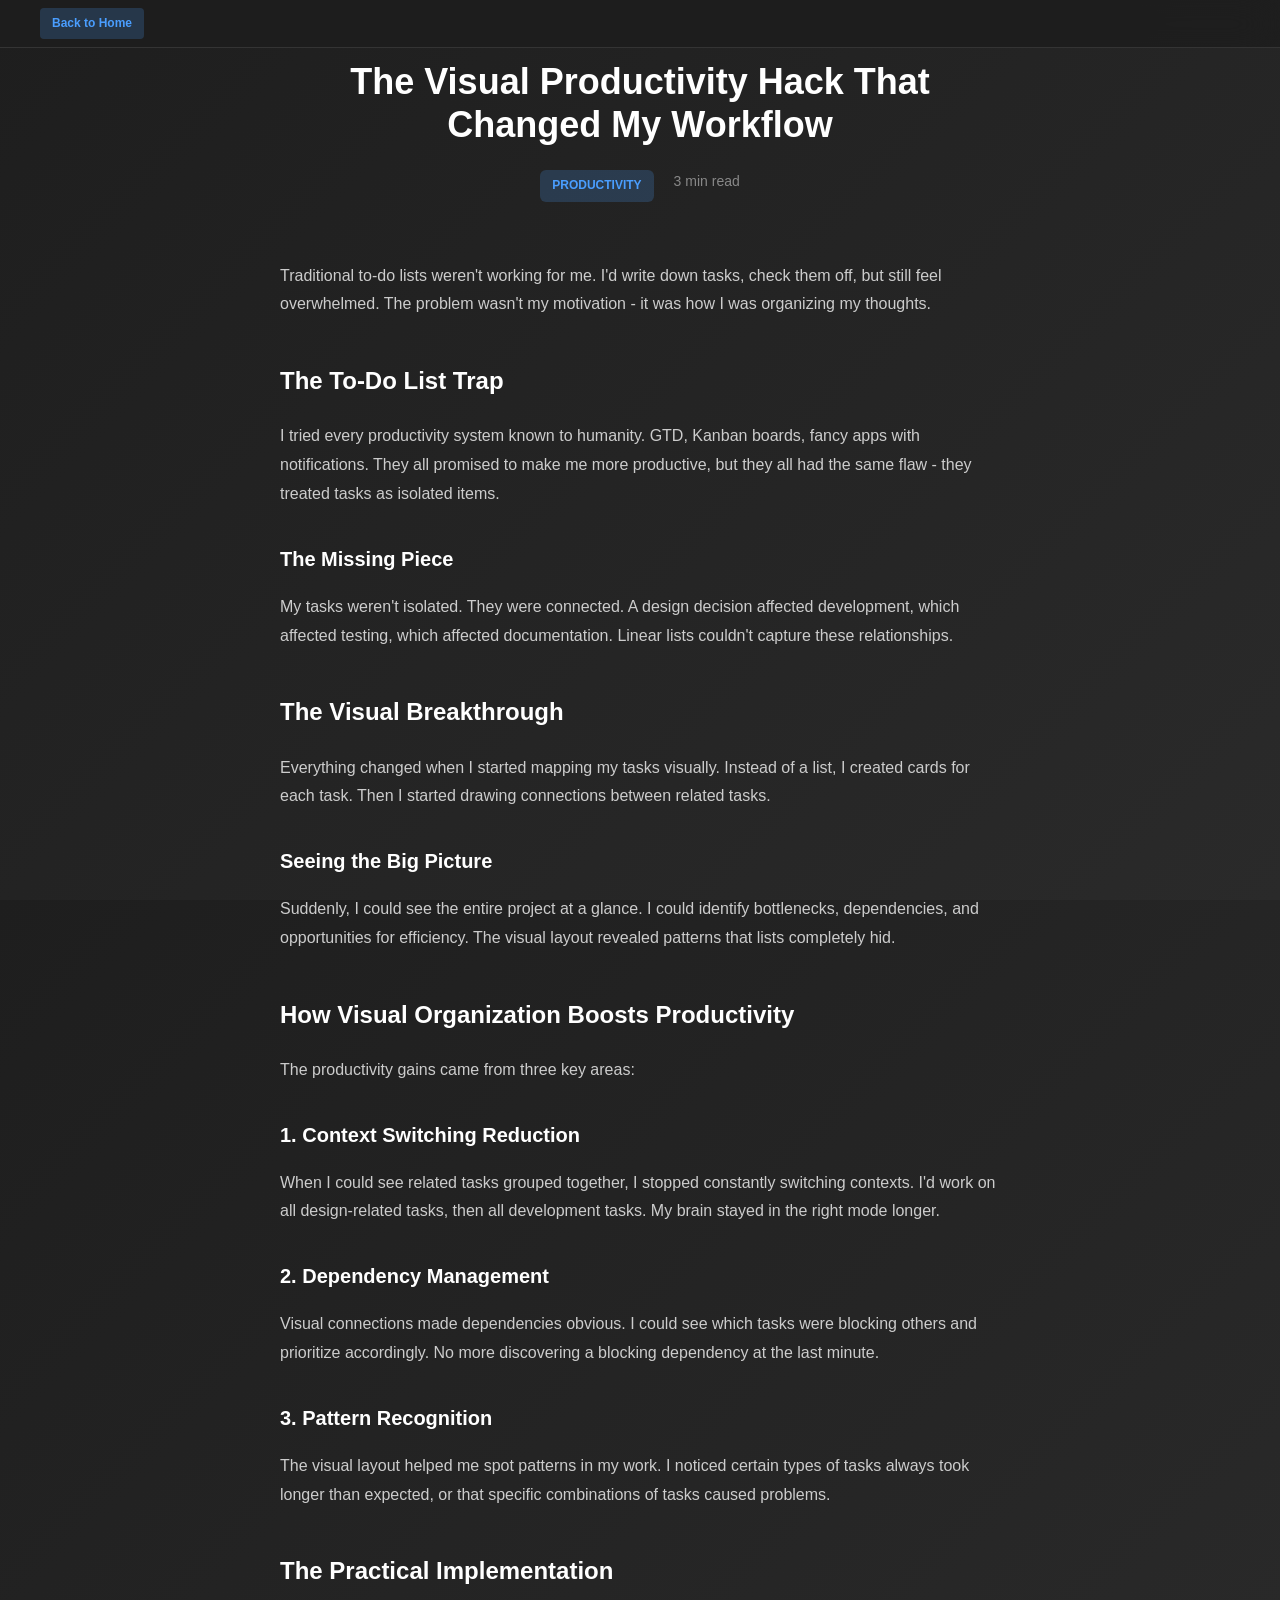
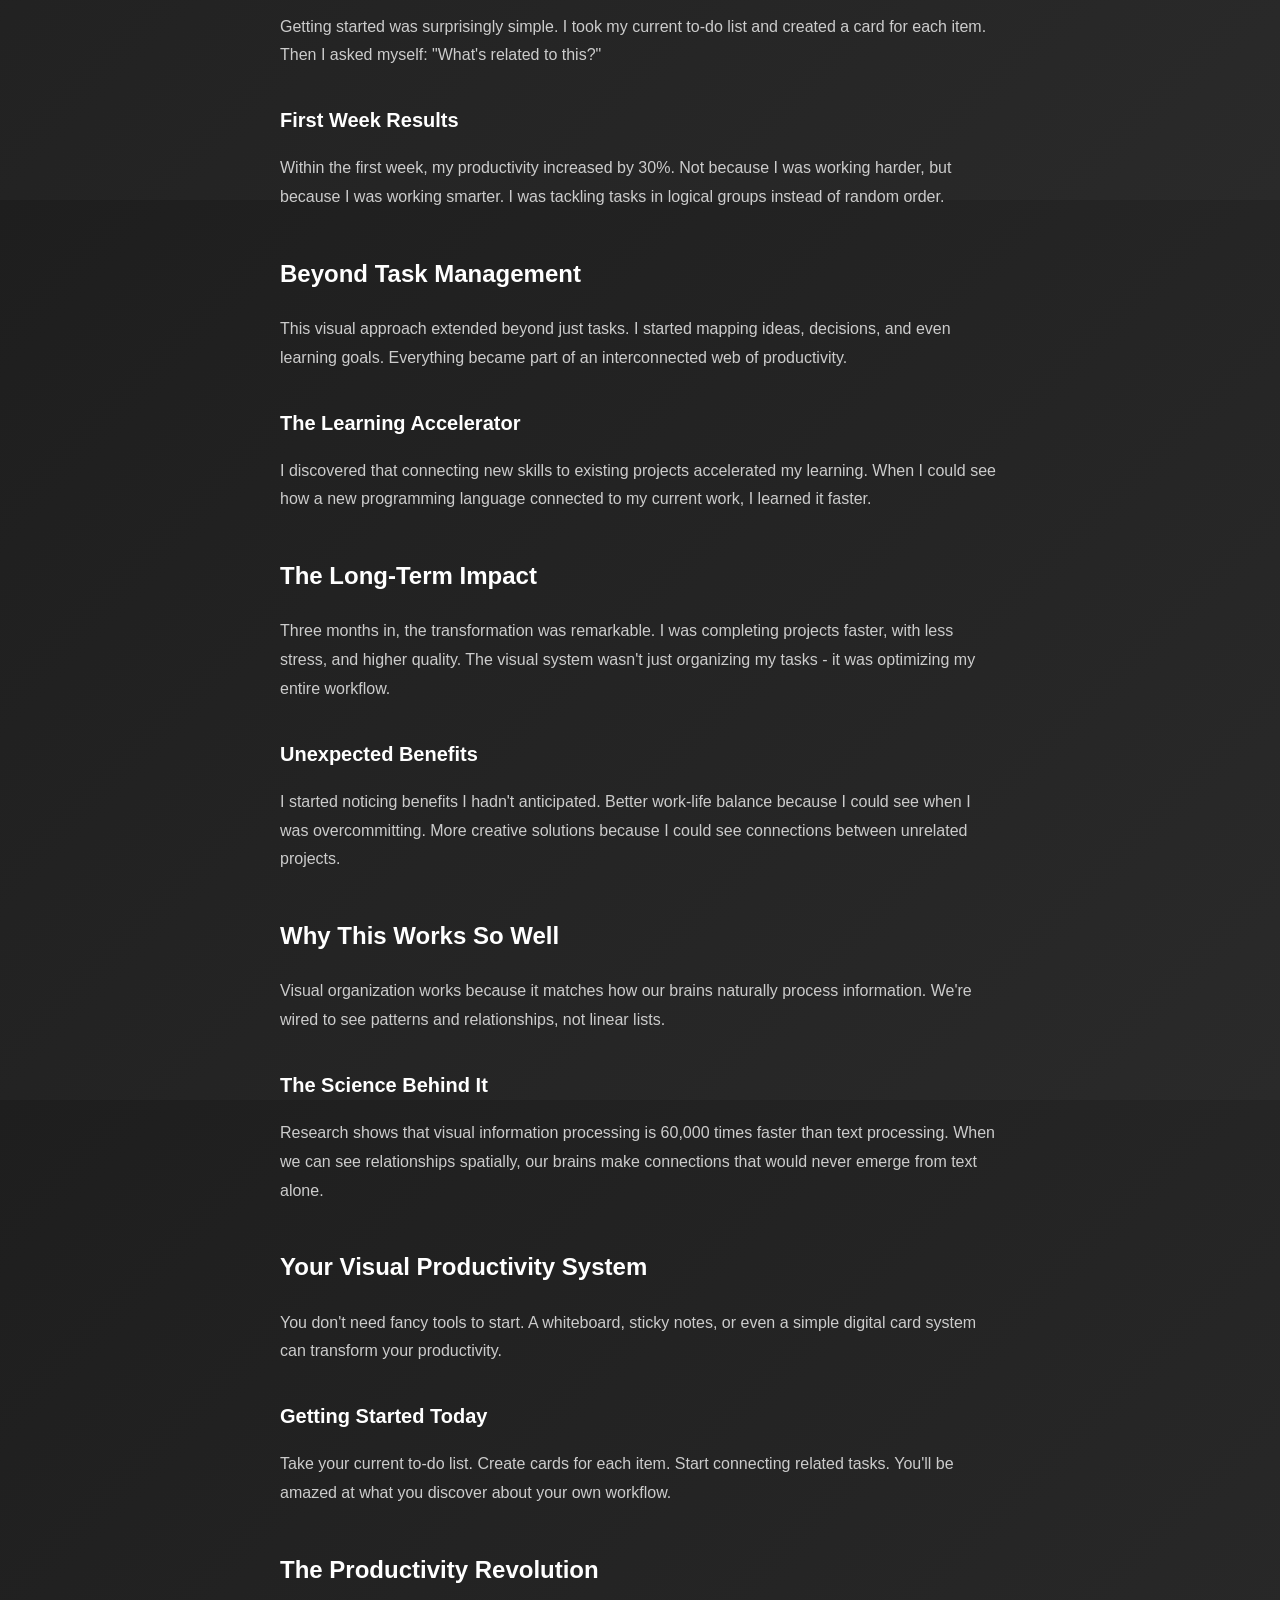
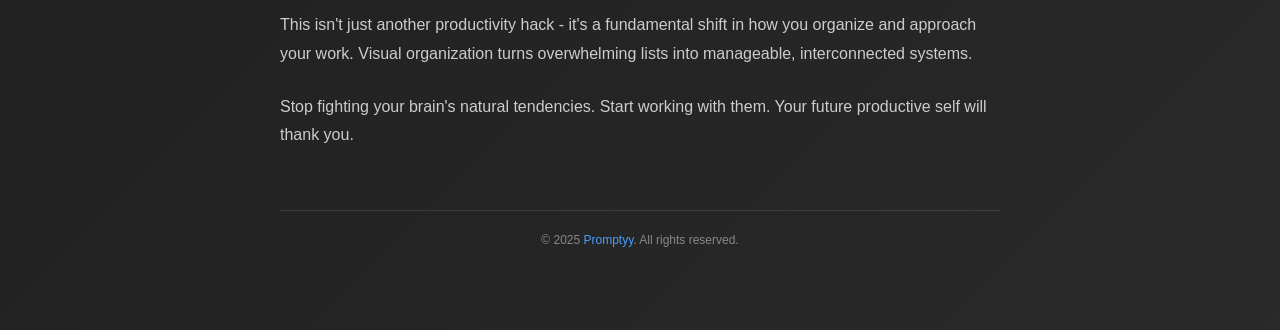
==== blog-productivity-hacks.html @ 64fe8435 "rewamp: entire ui with dark theme and home page and blogs" ====
<!DOCTYPE html>
<html lang="en">
<head>
    <meta charset="UTF-8">
    <meta name="viewport" content="width=device-width, initial-scale=1.0">
    <title>The Visual Productivity Hack That Changed My Workflow - Promptyy</title>
    <link rel="stylesheet" href="styles/main.css">
    <style>
        body {
            font-family: -apple-system, BlinkMacSystemFont, 'Segoe UI', Roboto, Oxygen, Ubuntu, Cantarell, sans-serif;
            background: linear-gradient(135deg, #1e1e1e 0%, #2a2a2a 100%);
            color: #ffffff;
            margin: 0;
            padding: 0;
            line-height: 1.6;
            overflow-y: auto;
            overflow-x: hidden;
        }
        
        /* Navigation Bar */
        .nav-bar {
            position: fixed;
            top: 0;
            left: 0;
            right: 0;
            background: rgba(30, 30, 30, 0.95);
            backdrop-filter: blur(20px);
            border-bottom: 1px solid rgba(255, 255, 255, 0.1);
            padding: 8px 40px;
            z-index: 1000;
            display: flex;
            justify-content: flex-start;
            align-items: center;
        }
        
        .nav-back {
            background: rgba(74, 158, 255, 0.2);
            color: #4a9eff;
            padding: 6px 12px;
            border-radius: 4px;
            text-decoration: none;
            font-weight: 600;
            font-size: 12px;
            transition: all 0.3s ease;
        }
        
        .nav-back:hover {
            background: rgba(74, 158, 255, 0.3);
            transform: translateY(-1px);
        }
        
        .blog-container {
            max-width: 800px;
            margin: 0 auto;
            padding: 60px 40px 60px;
        }
        
        .blog-header {
            margin-bottom: 60px;
            text-align: center;
        }
        
        .blog-title {
            font-size: 36px;
            font-weight: 800;
            color: #ffffff;
            margin-bottom: 24px;
            line-height: 1.2;
        }
        
        .blog-meta {
            display: flex;
            justify-content: center;
            gap: 20px;
            color: #888888;
            font-size: 14px;
        }
        
        .blog-tag {
            background: rgba(74, 158, 255, 0.2);
            color: #4a9eff;
            padding: 6px 12px;
            border-radius: 6px;
            font-size: 12px;
            font-weight: 600;
            text-transform: uppercase;
        }
        
        .blog-content {
            font-size: 16px;
            color: #cccccc;
            line-height: 1.8;
        }
        
        .blog-content p {
            margin-bottom: 24px;
        }
        
        .blog-content h2 {
            font-size: 24px;
            color: #ffffff;
            margin: 40px 0 20px 0;
            font-weight: 700;
        }
        
        .blog-content h3 {
            font-size: 20px;
            color: #ffffff;
            margin: 32px 0 16px 0;
            font-weight: 600;
        }
        
        .blog-content ul {
            margin: 20px 0;
            padding-left: 20px;
        }
        
        .blog-content li {
            margin-bottom: 8px;
            color: #cccccc;
        }
        
        .blog-content blockquote {
            border-left: 4px solid #4a9eff;
            padding-left: 20px;
            margin: 24px 0;
            font-style: italic;
            color: #888888;
        }
        
        /* Custom Scrollbar - Same as Home Page */
        ::-webkit-scrollbar {
            width: 6px;
        }
        
        ::-webkit-scrollbar-track {
            background: rgba(255, 255, 255, 0.05);
            border-radius: 3px;
        }
        
        ::-webkit-scrollbar-thumb {
            background: rgba(74, 158, 255, 0.3);
            border-radius: 3px;
            transition: background 0.3s ease;
        }
        
        ::-webkit-scrollbar-thumb:hover {
            background: rgba(74, 158, 255, 0.5);
        }
        
        ::-webkit-scrollbar-thumb:active {
            background: rgba(74, 158, 255, 0.7);
        }
        
        /* Hide scrollbar when not scrolling */
        body:not(:hover)::-webkit-scrollbar-thumb {
            background: transparent;
        }
        
        /* Footer */
        .blog-footer {
            margin-top: 60px;
            padding: 20px 0;
            border-top: 1px solid rgba(255, 255, 255, 0.1);
            text-align: center;
            color: #888888;
            font-size: 12px;
        }
        
        .footer-content {
            max-width: 800px;
            margin: 0 auto;
            padding: 0 20px;
        }
        
        .footer-link {
            color: #4a9eff;
            text-decoration: none;
            transition: color 0.3s ease;
        }
        
        .footer-link:hover {
            color: #6ab7ff;
        }
        
        /* Responsive */
        @media (max-width: 768px) {
            .nav-bar {
                padding: 6px 20px;
            }
            
            .blog-container {
                padding: 50px 20px 40px;
            }
            
            .blog-title {
                font-size: 32px;
            }
            
            .blog-content {
                font-size: 16px;
            }
            
            .blog-content h2 {
                font-size: 24px;
            }
            
            .blog-content h3 {
                font-size: 20px;
            }
        }
    </style>
</head>
<body>
    <!-- Navigation Bar -->
    <nav class="nav-bar">
        <a href="home.html" class="nav-back">Back to Home</a>
    </nav>
    
    <div class="blog-container">
        <div class="blog-header">
            <h1 class="blog-title">The Visual Productivity Hack That Changed My Workflow</h1>
            <div class="blog-meta">
                <span class="blog-tag">Productivity</span>
                <span>3 min read</span>
            </div>
        </div>
        
        <div class="blog-content">
            <p>Traditional to-do lists weren't working for me. I'd write down tasks, check them off, but still feel overwhelmed. The problem wasn't my motivation - it was how I was organizing my thoughts.</p>
            
            <h2>The To-Do List Trap</h2>
            <p>I tried every productivity system known to humanity. GTD, Kanban boards, fancy apps with notifications. They all promised to make me more productive, but they all had the same flaw - they treated tasks as isolated items.</p>
            
            <h3>The Missing Piece</h3>
            <p>My tasks weren't isolated. They were connected. A design decision affected development, which affected testing, which affected documentation. Linear lists couldn't capture these relationships.</p>
            
            <h2>The Visual Breakthrough</h2>
            <p>Everything changed when I started mapping my tasks visually. Instead of a list, I created cards for each task. Then I started drawing connections between related tasks.</p>
            
            <h3>Seeing the Big Picture</h3>
            <p>Suddenly, I could see the entire project at a glance. I could identify bottlenecks, dependencies, and opportunities for efficiency. The visual layout revealed patterns that lists completely hid.</p>
            
            <h2>How Visual Organization Boosts Productivity</h2>
            <p>The productivity gains came from three key areas:</p>
            
            <h3>1. Context Switching Reduction</h3>
            <p>When I could see related tasks grouped together, I stopped constantly switching contexts. I'd work on all design-related tasks, then all development tasks. My brain stayed in the right mode longer.</p>
            
            <h3>2. Dependency Management</h3>
            <p>Visual connections made dependencies obvious. I could see which tasks were blocking others and prioritize accordingly. No more discovering a blocking dependency at the last minute.</p>
            
            <h3>3. Pattern Recognition</h3>
            <p>The visual layout helped me spot patterns in my work. I noticed certain types of tasks always took longer than expected, or that specific combinations of tasks caused problems.</p>
            
            <h2>The Practical Implementation</h2>
            <p>Getting started was surprisingly simple. I took my current to-do list and created a card for each item. Then I asked myself: "What's related to this?"</p>
            
            <h3>First Week Results</h3>
            <p>Within the first week, my productivity increased by 30%. Not because I was working harder, but because I was working smarter. I was tackling tasks in logical groups instead of random order.</p>
            
            <h2>Beyond Task Management</h2>
            <p>This visual approach extended beyond just tasks. I started mapping ideas, decisions, and even learning goals. Everything became part of an interconnected web of productivity.</p>
            
            <h3>The Learning Accelerator</h3>
            <p>I discovered that connecting new skills to existing projects accelerated my learning. When I could see how a new programming language connected to my current work, I learned it faster.</p>
            
            <h2>The Long-Term Impact</h2>
            <p>Three months in, the transformation was remarkable. I was completing projects faster, with less stress, and higher quality. The visual system wasn't just organizing my tasks - it was optimizing my entire workflow.</p>
            
            <h3>Unexpected Benefits</h3>
            <p>I started noticing benefits I hadn't anticipated. Better work-life balance because I could see when I was overcommitting. More creative solutions because I could see connections between unrelated projects.</p>
            
            <h2>Why This Works So Well</h2>
            <p>Visual organization works because it matches how our brains naturally process information. We're wired to see patterns and relationships, not linear lists.</p>
            
            <h3>The Science Behind It</h3>
            <p>Research shows that visual information processing is 60,000 times faster than text processing. When we can see relationships spatially, our brains make connections that would never emerge from text alone.</p>
            
            <h2>Your Visual Productivity System</h2>
            <p>You don't need fancy tools to start. A whiteboard, sticky notes, or even a simple digital card system can transform your productivity.</p>
            
            <h3>Getting Started Today</h3>
            <p>Take your current to-do list. Create cards for each item. Start connecting related tasks. You'll be amazed at what you discover about your own workflow.</p>
            
            <h2>The Productivity Revolution</h2>
            <p>This isn't just another productivity hack - it's a fundamental shift in how you organize and approach your work. Visual organization turns overwhelming lists into manageable, interconnected systems.</p>
            
            <p>Stop fighting your brain's natural tendencies. Start working with them. Your future productive self will thank you.</p>
        </div>
        
        <!-- Footer -->
        <footer class="blog-footer">
            <div class="footer-content">
                <p>&copy; 2025 <a href="home.html" class="footer-link">Promptyy</a>. All rights reserved.</p>
            </div>
        </footer>
    </div>
</body>
</html>
---- styles/main.css ----
/* Reset and Base Styles */
* {
    margin: 0;
    padding: 0;
    box-sizing: border-box;
}

body {
    font-family: -apple-system, BlinkMacSystemFont, 'Segoe UI', Roboto, Oxygen, Ubuntu, Cantarell, sans-serif;
    background-color: #1e1e1e;
    color: #ffffff;
    height: 100vh;
    overflow: hidden;
}

/* Floating Bar */
.floating-bar {
    position: fixed;
    top: 20px;
    left: 50%;
    transform: translateX(-50%);
    height: 48px;
    background-color: #2a2a2a;
    border: 1px solid #3a3a3a;
    border-radius: 12px;
    display: flex;
    align-items: center;
    justify-content: space-between;
    padding: 0 20px;
    z-index: 1000;
    backdrop-filter: blur(10px);
    background-color: rgba(42, 42, 42, 0.95);
    box-shadow: 0 4px 20px rgba(0, 0, 0, 0.3);
    min-width: auto;
    width: auto;
    gap: 16px;
}

/* Bar Left Section */
.bar-left {
    display: flex;
    align-items: center;
    flex: 0 0 auto;
}

.logo-section {
    display: flex;
    align-items: center;
    gap: 8px;
}

.logo-link {
    display: flex;
    align-items: center;
    gap: 8px;
    text-decoration: none;
    color: inherit;
    transition: opacity 0.2s ease;
}

.logo-link:hover {
    opacity: 0.8;
}

.logo {
    font-size: 20px;
    font-weight: bold;
    color: #4a9eff;
}

.brand-name {
    font-size: 16px;
    font-weight: 600;
    color: #ffffff;
}

/* Bar Center Section */
.bar-center {
    display: flex;
    justify-content: center;
    align-items: center;
    gap: 8px;
    flex: 0 0 auto;
}

.bar-center .action-btn-add,
.bar-center .action-btn-delete {
    display: flex;
    align-items: center;
    justify-content: center;
    width: 32px;
    height: 32px;
    border: 1px solid #3a3a3a;
    background-color: transparent;
    border-radius: 6px;
    cursor: pointer;
    transition: all 0.2s ease;
    color: #cccccc;
}

.bar-center .action-btn-add:hover,
.bar-center .action-btn-delete:hover {
    border-color: #ffffff;
    color: #ffffff;
    transform: scale(1.02);
}

.bar-center .action-btn-add:focus,
.bar-center .action-btn-delete:focus {
    outline-offset: 2px;
    border-color: #4a9eff;
}

.bar-center .action-btn-add:active,
.bar-center .action-btn-delete:active {
    border-color: #ffffff;
    color: #ffffff;
    transform: scale(1.04);
}

/* Bar Right Section */
.bar-right {
    display: flex;
    align-items: center;
    gap: 8px;
    flex: 0 0 auto;
}

.bar-right .zoom-controls {
    background-color: transparent;
    padding: 0;
    border: none;
    border-radius: 0;
    position: static;
    bottom: auto;
    left: auto;
    box-shadow: none;
}

/* Zoom Controls in Bar */
.zoom-controls {
    display: flex;
    align-items: center;
    gap: 8px;
}

.zoom-btn {
    display: flex;
    align-items: center;
    justify-content: center;
    width: 28px;
    height: 28px;
    border: 1px solid #3a3a3a;
    background-color: transparent;
    border-radius: 4px;
    cursor: pointer;
    transition: all 0.2s ease;
    color: #cccccc;
}

.zoom-btn:hover {
    border-color: #ffffff;
    color: #ffffff;
    transform: scale(1.02);
}

.zoom-level {
    font-size: 12px;
    font-weight: 500;
    color: #cccccc;
    min-width: 40px;
    text-align: center;
}

/* Instructions */
.instructions {
    position: fixed;
    top: 70px;
    left: 50%;
    transform: translateX(-50%);
    z-index: 999;
    pointer-events: none;
}

.instruction-text {
    color: #888888;
    padding: 4px 8px;
    font-size: 11px;
    font-weight: 400;
    white-space: nowrap;
}

/* Main Content Area */
.main-content {
    height: 100vh;
    position: relative;
}

.canvas-area {
    width: 100%;
    height: 100%;
    background-color: #1e1e1e;
    display: flex;
    align-items: center;
    justify-content: center;
    position: relative;
}

.canvas-area::before {
    content: '';
    position: absolute;
    top: 0;
    left: 0;
    right: 0;
    bottom: 0;
    background-image: radial-gradient(circle, #2a2a2a 1px, transparent 1px);
    background-size: 20px 20px;
    opacity: 0.5;
}

/* Responsive Design */
@media (max-width: 768px) {
    .floating-bar {
        min-width: auto;
        width: 90%;
        padding: 0 12px;
    }
}

/* Animation and Transitions */
@keyframes fadeIn {
    from {
        opacity: 0;
        transform: translateX(-50%) translateY(-10px);
    }
    to {
        opacity: 1;
        transform: translateX(-50%) translateY(0);
    }
}

.floating-bar {
    animation: fadeIn 0.3s ease-out;
}

/* Focus States */
.zoom-btn:focus {

    outline-offset: 2px;
    border-color: #4a9eff;
}

/* Disabled States */
.zoom-btn:disabled,
.bar-center .action-btn-add:disabled,
.bar-center .action-btn-delete:disabled {
    opacity: 0.5;
    cursor: not-allowed;
    border-color: #3a3a3a;
    color: #3a3a3a;
}

.zoom-btn:disabled:hover,
.bar-center .action-btn-add:disabled:hover,
.bar-center .action-btn-delete:disabled:hover {
    border-color: #3a3a3a;
    color: #3a3a3a;
    transform: none;
}

/* Simple Colored Card */
.resizable-card {
    position: absolute;
    top: 100px;
    left: 100px;
    transform: scale(0.9);
    width: 150px;
    height: 150px;
    min-width: 120px;
    min-height: 120px;
    background: var(--card-primary, #4472a6);
    border-radius: 20px;
    box-shadow: 0 8px 25px rgba(0, 0, 0, 0.3);
    z-index: 1500;
    opacity: 0;
    transition: all 0.3s cubic-bezier(0.34, 1.56, 0.64, 1);
    cursor: grab;
    display: flex;
    flex-direction: column;
    padding: 10px;
}

.resizable-card.selected-for-connection {
    box-shadow: 0 0 0 3px rgba(74, 158, 255, 0.6);
}

.resizable-card.show {
    opacity: 1;
    transform: scale(1);
}

.resizable-card.dragging {
    cursor: grabbing;
    box-shadow: 0 12px 35px rgba(0, 0, 0, 0.4);
    transform: scale(1.05);
}

.resizable-card.removing {
    opacity: 0;
    transform: scale(0.8);
    transition: all 0.3s cubic-bezier(0.4, 0, 0.2, 1);
}

/* Card Header */
.resizable-card .card-header {
    display: flex;
    align-items: center;
    justify-content: flex-end;
    padding: 0;
    height: 20px;
    flex-shrink: 0;
    cursor: grab;
    border-radius: 20px 20px 0 0;
}

.resizable-card .card-header:active {
    cursor: grabbing;
}

/* Card Controls */
.resizable-card .card-controls {
    display: flex;
    gap: 4px;
    padding: 8px;
}

.resizable-card .control-dot {
    width: 12px;
    height: 12px;
    border-radius: 50%;
    cursor: pointer;
    transition: all 0.2s ease;
    border: 1px solid rgba(255, 255, 255, 0.4);
}

.resizable-card .color-dot {
    background: rgba(255, 255, 255, 0.9);
}

.resizable-card .delete-dot {
    background: rgba(255, 74, 74, 0.9);
}

.resizable-card .control-dot:hover {
    transform: scale(1.2);
    border-color: rgba(255, 255, 255, 0.8);
}

.resizable-card .color-dot:hover {
    background: #ffffff;
    box-shadow: 0 0 8px rgba(255, 255, 255, 0.6);
}

.resizable-card .delete-dot:hover {
    background: #ff4a4a;
    box-shadow: 0 0 8px rgba(255, 74, 74, 0.6);
}

/* Card Content */
.resizable-card .card-content {
    flex: 1;
    display: flex;
    align-items: center;
    justify-content: center;
    overflow: hidden;
}

.resizable-card .content-area {
    width: 100%;
    height: 100%;
    color: var(--card-text, #ffffff);
    font-size: 14px;
    line-height: 1.4;
    outline: none;
    border: none;
    background: transparent;
    resize: none;
    overflow: hidden;
    word-wrap: break-word;
    white-space: pre-wrap;
    text-align: left;
    font-weight: 500;
    padding: 4px;
}

.resizable-card .content-area:focus {
    color: var(--card-text, #ffffff);
}

.resizable-card .placeholder-text {
    color: var(--card-text, #ffffff);
    opacity: 0.6;
    font-style: italic;
    font-weight: 400;
}

/* Resize Handle */
.resizable-card .resize-handle {
    position: absolute;
    bottom: 2px;
    right: 2px;
    width: 16px;
    height: 16px;
    cursor: nwse-resize;
    opacity: 0;
    transition: opacity 0.2s ease;
    background: linear-gradient(135deg, transparent 50%, rgba(255, 255, 255, 0.3) 50%);
    border-radius: 0 0 18px 0;
}

.resizable-card:hover .resize-handle {
    opacity: 1;
}

.resizable-card .resize-handle:hover {
    background: linear-gradient(135deg, transparent 50%, rgba(255, 255, 255, 0.5) 50%);
}

/* Mobile Responsiveness */
@media (max-width: 768px) {
    .resizable-card {
        width: 120px;
        height: 120px;
        max-width: 80vw;
        max-height: 60vh;
        height: 250px;
        max-width: 90vw;
        max-height: 70vh;
    }
    
    .resizable-card .card-header {
        height: 44px;
    }
    
    .resizable-card .header-left {
        padding: 0 12px;
    }
    
    .resizable-card .header-right {
        padding: 0 16px 0 12px;
    }
    
    .resizable-card .control-dot {
        width: 16px;
        height: 16px;
    }
    
    .resizable-card .card-content {
        padding: 12px;
    }
    
    .resizable-card .card-actions {
        padding: 10px 12px 12px;
    }
}
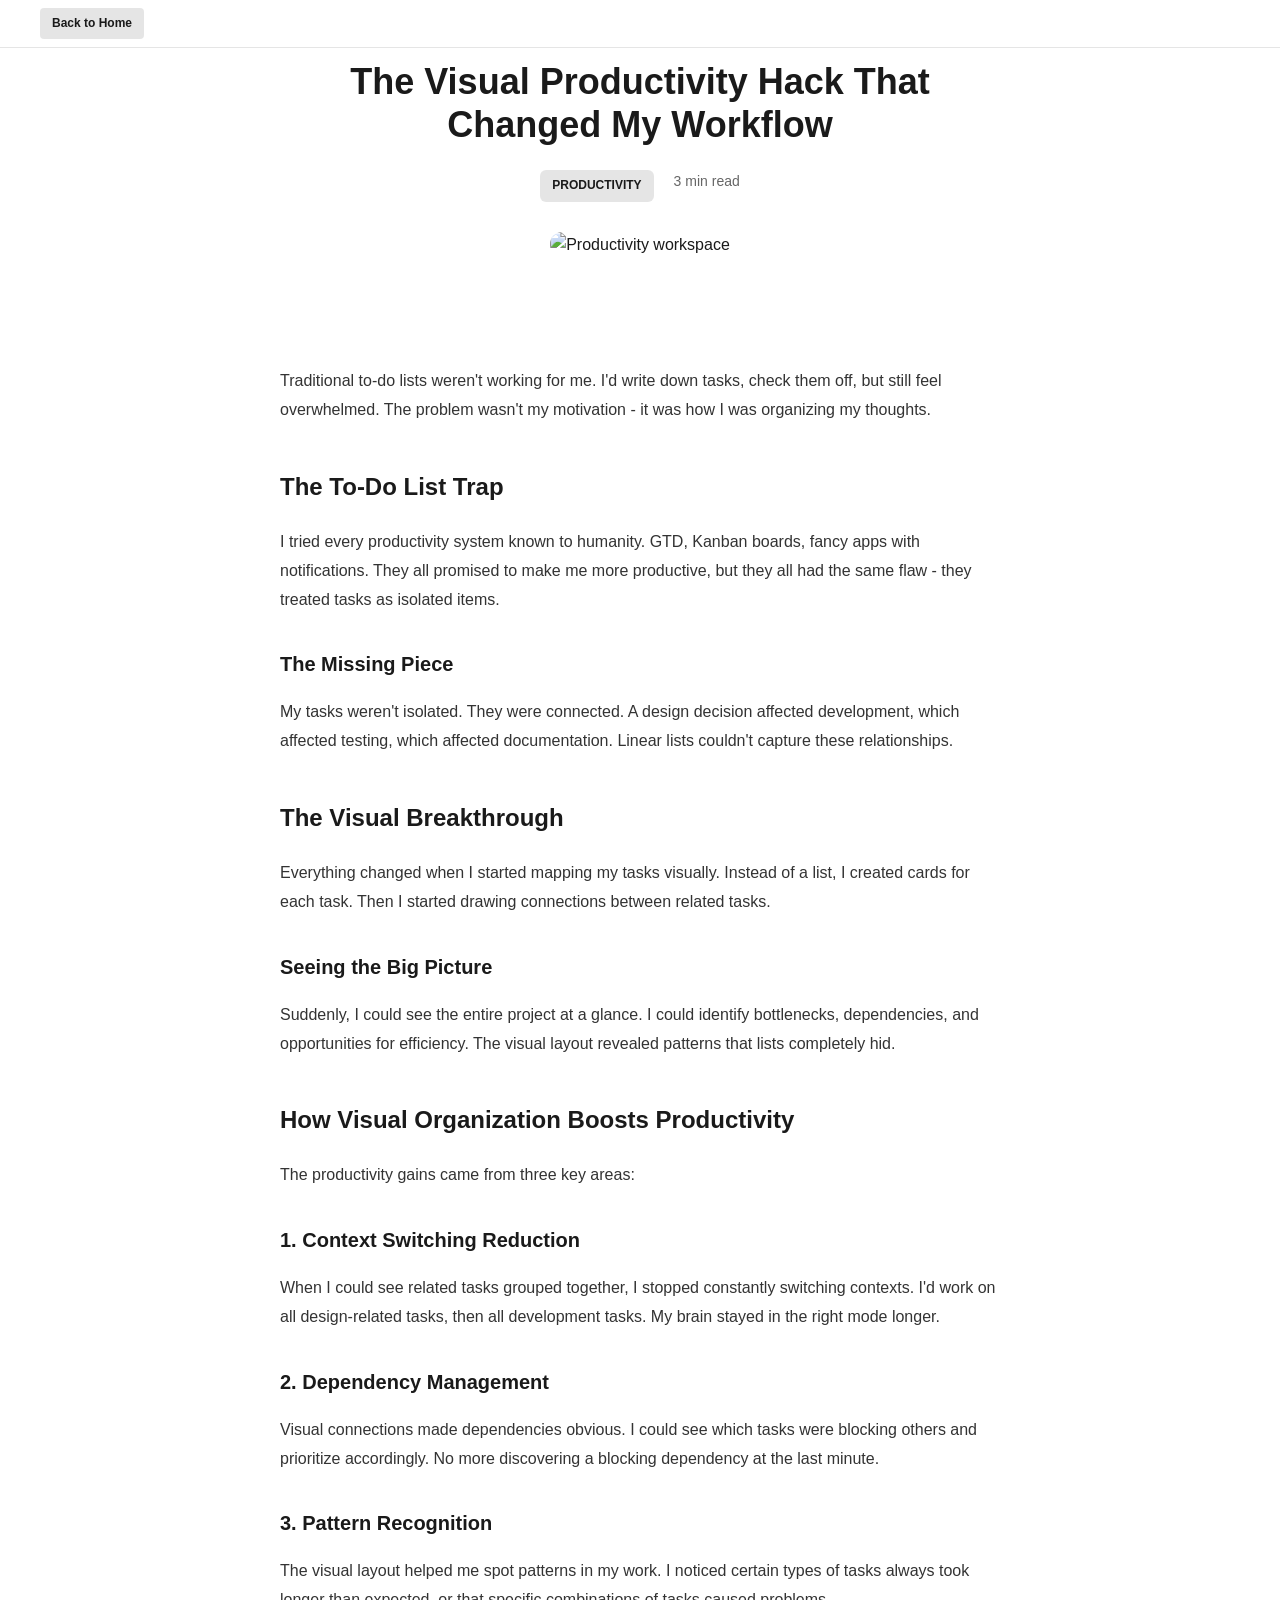
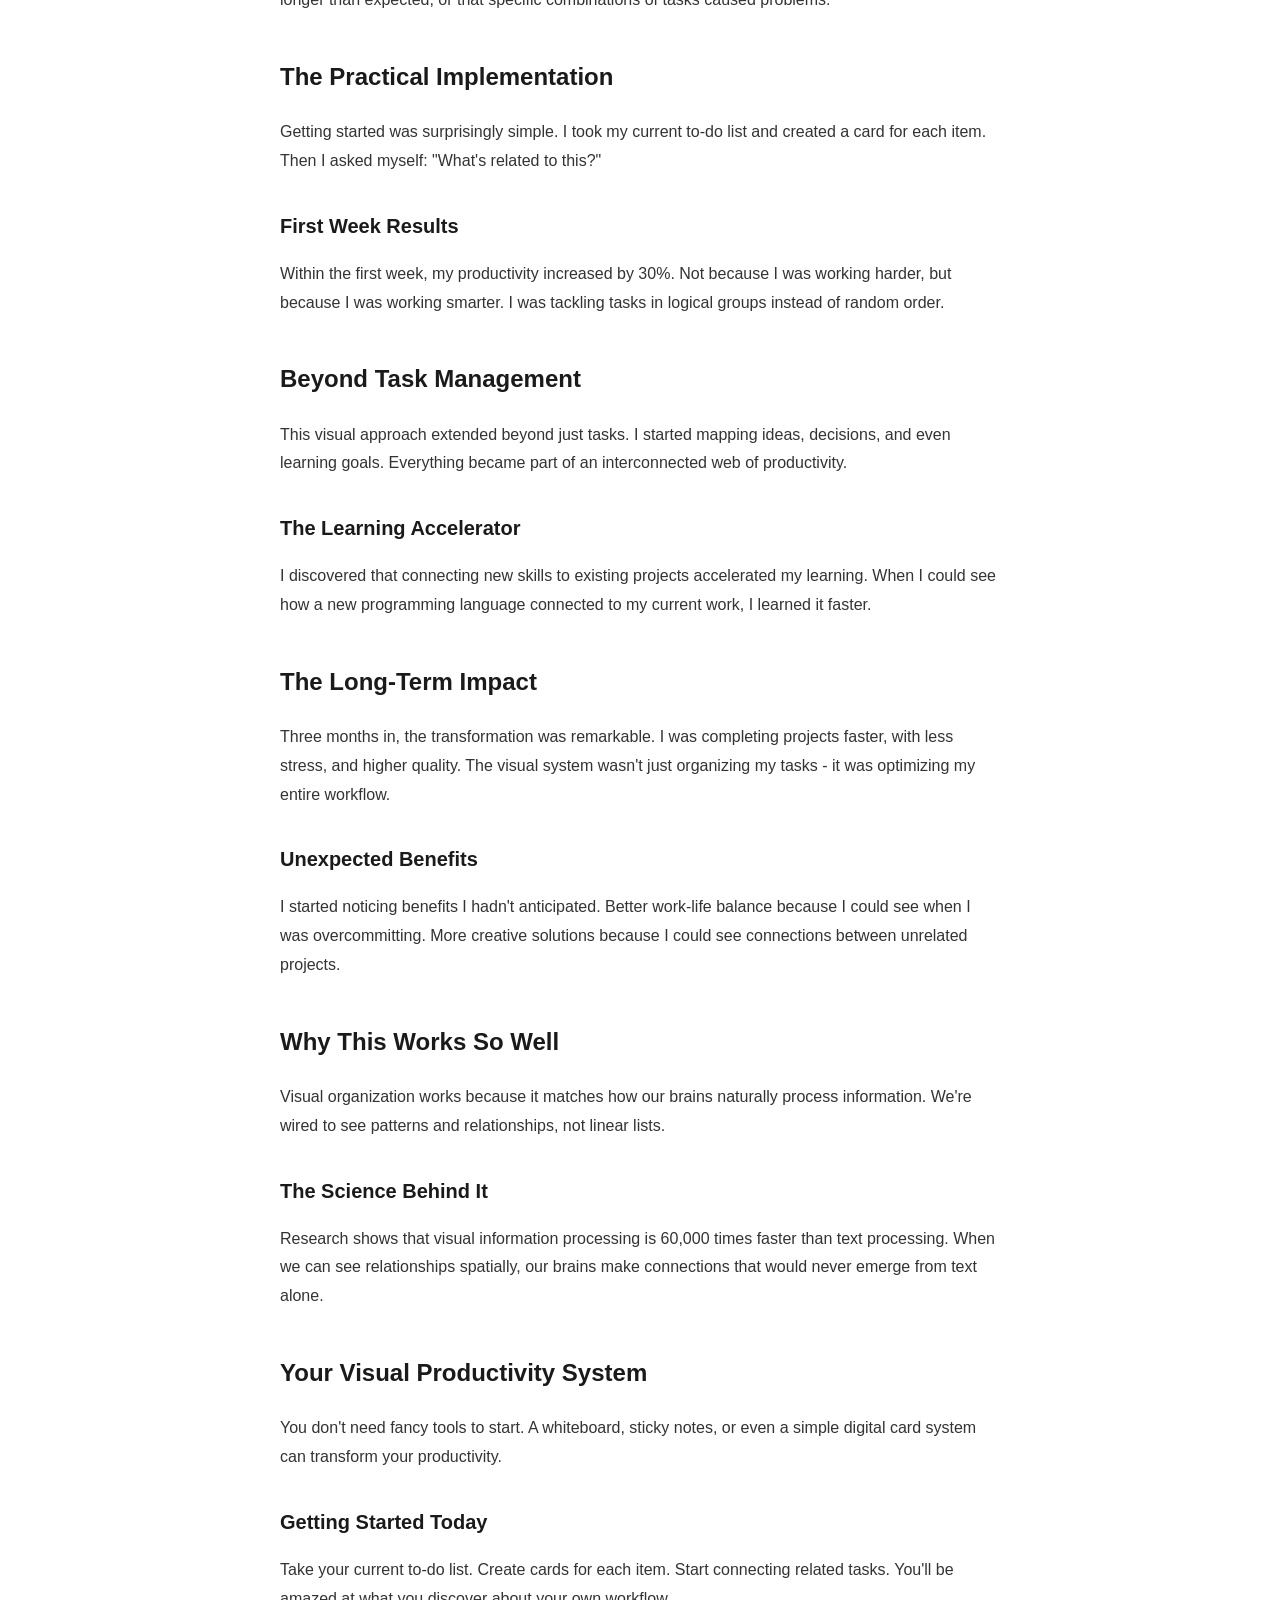
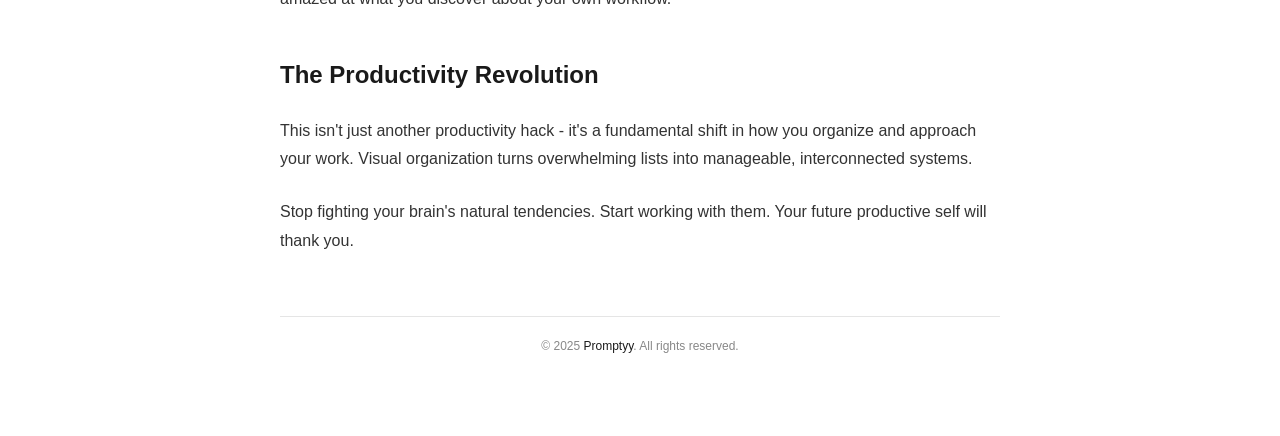
==== commit ea44aa6a: "feature:Square shooter game and home page redesign" ====
--- a/blog-productivity-hacks.html
+++ b/blog-productivity-hacks.html
@@ -4,12 +4,26 @@
     <meta charset="UTF-8">
     <meta name="viewport" content="width=device-width, initial-scale=1.0">
     <title>The Visual Productivity Hack That Changed My Workflow - Promptyy</title>
+<link rel="icon" href="./icon.png" type="image/png">
+<link rel="apple-touch-icon" href="./icon.png">
+<link rel="shortcut icon" href="./icon.png">
     <link rel="stylesheet" href="styles/main.css">
+    
+    <!-- Google Analytics -->
+   <!-- Google tag (gtag.js) -->
+<script async src="https://www.googletagmanager.com/gtag/js?id=G-LMWQ99DM6J"></script>
+<script>
+  window.dataLayer = window.dataLayer || [];
+  function gtag(){dataLayer.push(arguments);}
+  gtag('js', new Date());
+
+  gtag('config', 'G-LMWQ99DM6J');
+</script>
     <style>
         body {
             font-family: -apple-system, BlinkMacSystemFont, 'Segoe UI', Roboto, Oxygen, Ubuntu, Cantarell, sans-serif;
-            background: linear-gradient(135deg, #1e1e1e 0%, #2a2a2a 100%);
-            color: #ffffff;
+            background: #ffffff;
+            color: #1a1a1a;
             margin: 0;
             padding: 0;
             line-height: 1.6;
@@ -23,9 +37,9 @@
             top: 0;
             left: 0;
             right: 0;
-            background: rgba(30, 30, 30, 0.95);
+            background: rgba(255, 255, 255, 0.95);
             backdrop-filter: blur(20px);
-            border-bottom: 1px solid rgba(255, 255, 255, 0.1);
+            border-bottom: 1px solid rgba(0, 0, 0, 0.1);
             padding: 8px 40px;
             z-index: 1000;
             display: flex;
@@ -34,8 +48,8 @@
         }
         
         .nav-back {
-            background: rgba(74, 158, 255, 0.2);
-            color: #4a9eff;
+            background: rgba(0, 0, 0, 0.1);
+            color: #1a1a1a;
             padding: 6px 12px;
             border-radius: 4px;
             text-decoration: none;
@@ -45,7 +59,7 @@
         }
         
         .nav-back:hover {
-            background: rgba(74, 158, 255, 0.3);
+            background: rgba(0, 0, 0, 0.2);
             transform: translateY(-1px);
         }
         
@@ -60,10 +74,19 @@
             text-align: center;
         }
         
+        .blog-hero-image {
+            width: 100%;
+            height: 300px;
+            object-fit: cover;
+            border-radius: 12px;
+            margin-top: 30px;
+            margin-bottom: 50px;
+        }
+        
         .blog-title {
             font-size: 36px;
             font-weight: 800;
-            color: #ffffff;
+            color: #1a1a1a;
             margin-bottom: 24px;
             line-height: 1.2;
         }
@@ -72,13 +95,13 @@
             display: flex;
             justify-content: center;
             gap: 20px;
-            color: #888888;
+            color: #666666;
             font-size: 14px;
         }
         
         .blog-tag {
-            background: rgba(74, 158, 255, 0.2);
-            color: #4a9eff;
+            background: rgba(0, 0, 0, 0.1);
+            color: #1a1a1a;
             padding: 6px 12px;
             border-radius: 6px;
             font-size: 12px;
@@ -88,7 +111,7 @@
         
         .blog-content {
             font-size: 16px;
-            color: #cccccc;
+            color: #333333;
             line-height: 1.8;
         }
         
@@ -98,14 +121,14 @@
         
         .blog-content h2 {
             font-size: 24px;
-            color: #ffffff;
+            color: #1a1a1a;
             margin: 40px 0 20px 0;
             font-weight: 700;
         }
         
         .blog-content h3 {
             font-size: 20px;
-            color: #ffffff;
+            color: #1a1a1a;
             margin: 32px 0 16px 0;
             font-weight: 600;
         }
@@ -117,11 +140,11 @@
         
         .blog-content li {
             margin-bottom: 8px;
-            color: #cccccc;
+            color: #666666;
         }
         
         .blog-content blockquote {
-            border-left: 4px solid #4a9eff;
+            border-left: 4px solid #1a1a1a;
             padding-left: 20px;
             margin: 24px 0;
             font-style: italic;
@@ -134,22 +157,22 @@
         }
         
         ::-webkit-scrollbar-track {
-            background: rgba(255, 255, 255, 0.05);
+            background: rgba(0, 0, 0, 0.02);
             border-radius: 3px;
         }
         
         ::-webkit-scrollbar-thumb {
-            background: rgba(74, 158, 255, 0.3);
+            background: rgba(0, 0, 0, 0.1);
             border-radius: 3px;
             transition: background 0.3s ease;
         }
         
         ::-webkit-scrollbar-thumb:hover {
-            background: rgba(74, 158, 255, 0.5);
+            background: rgba(0, 0, 0, 0.2);
         }
         
         ::-webkit-scrollbar-thumb:active {
-            background: rgba(74, 158, 255, 0.7);
+            background: rgba(0, 0, 0, 0.3);
         }
         
         /* Hide scrollbar when not scrolling */
@@ -161,7 +184,7 @@
         .blog-footer {
             margin-top: 60px;
             padding: 20px 0;
-            border-top: 1px solid rgba(255, 255, 255, 0.1);
+            border-top: 1px solid rgba(0, 0, 0, 0.1);
             text-align: center;
             color: #888888;
             font-size: 12px;
@@ -174,13 +197,13 @@
         }
         
         .footer-link {
-            color: #4a9eff;
+            color: #1a1a1a;
             text-decoration: none;
             transition: color 0.3s ease;
         }
         
         .footer-link:hover {
-            color: #6ab7ff;
+            color: #666666;
         }
         
         /* Responsive */
@@ -224,6 +247,7 @@
                 <span class="blog-tag">Productivity</span>
                 <span>3 min read</span>
             </div>
+            <img src="https://images.unsplash.com/photo-1434030216411-0b793f4b4173?w=800&h=400&fit=crop" alt="Productivity workspace" class="blog-hero-image">
         </div>
         
         <div class="blog-content">
--- a/styles/main.css
+++ b/styles/main.css
@@ -5,10 +5,22 @@
     box-sizing: border-box;
 }
 
+/* Only apply fixed positioning to index.html body */
+body.index-page {
+    font-family: -apple-system, BlinkMacSystemFont, 'Segoe UI', Roboto, Oxygen, Ubuntu, Cantarell, sans-serif;
+    background-color: #ffffff;
+    color: #1a1a1a;
+    height: 100vh;
+    overflow: hidden;
+    width: 100vw;
+    position: fixed;
+}
+
+/* Default body styles for other pages */
 body {
     font-family: -apple-system, BlinkMacSystemFont, 'Segoe UI', Roboto, Oxygen, Ubuntu, Cantarell, sans-serif;
-    background-color: #1e1e1e;
-    color: #ffffff;
+    background-color: #ffffff;
+    color: #1a1a1a;
     height: 100vh;
     overflow: hidden;
 }
@@ -20,8 +32,8 @@
     left: 50%;
     transform: translateX(-50%);
     height: 48px;
-    background-color: #2a2a2a;
-    border: 1px solid #3a3a3a;
+    background-color: #ffffff;
+    border: 1px solid rgba(0, 0, 0, 0.1);
     border-radius: 12px;
     display: flex;
     align-items: center;
@@ -29,8 +41,8 @@
     padding: 0 20px;
     z-index: 1000;
     backdrop-filter: blur(10px);
-    background-color: rgba(42, 42, 42, 0.95);
-    box-shadow: 0 4px 20px rgba(0, 0, 0, 0.3);
+    background-color: rgba(255, 255, 255, 0.95);
+    box-shadow: 0 4px 20px rgba(0, 0, 0, 0.1);
     min-width: auto;
     width: auto;
     gap: 16px;
@@ -71,7 +83,7 @@
 .brand-name {
     font-size: 16px;
     font-weight: 600;
-    color: #ffffff;
+    color: #1a1a1a;
 }
 
 /* Bar Center Section */
@@ -86,6 +98,205 @@
 .bar-center .action-btn-add,
 .bar-center .action-btn-delete {
     display: flex;
+    align-items: center;
+    justify-content: center;
+    width: 32px;
+    height: 32px;
+    border: 1px solid rgba(0, 0, 0, 0.2);
+    background-color: transparent;
+    border-radius: 6px;
+    cursor: pointer;
+    transition: all 0.2s ease;
+    color: #666666;
+}
+
+.bar-center .action-btn-add:hover,
+.bar-center .action-btn-delete:hover {
+    border-color: #1a1a1a;
+    color: #1a1a1a;
+    background-color: rgba(0, 0, 0, 0.05);
+    transform: scale(1.02);
+}
+
+.bar-center .action-btn-add:focus,
+.bar-center .action-btn-delete:focus {
+    outline-offset: 2px;
+    border-color: #4a9eff;
+}
+
+.bar-center .action-btn-add:active,
+.bar-center .action-btn-delete:active {
+    border-color: #ffffff;
+    color: #ffffff;
+    transform: scale(1.04);
+}
+
+/* Bar Right Section */
+.bar-right {
+    display: flex;
+    align-items: center;
+    gap: 8px;
+    flex: 0 0 auto;
+}
+
+.bar-right .zoom-controls {
+    background-color: transparent;
+    padding: 0;
+    border: none;
+    border-radius: 0;
+    position: static;
+    bottom: auto;
+    left: auto;
+    box-shadow: none;
+}
+
+/* Zoom Controls in Bar */
+.zoom-controls {
+    display: flex;
+    align-items: center;
+    gap: 8px;
+}
+
+.zoom-btn {
+    display: flex;
+    align-items: center;
+    justify-content: center;
+    width: 28px;
+    height: 28px;
+    border: 1px solid rgba(0, 0, 0, 0.2);
+    background-color: transparent;
+    border-radius: 4px;
+    cursor: pointer;
+    transition: all 0.2s ease;
+    color: #666666;
+}
+
+.zoom-btn:hover {
+    border-color: #1a1a1a;
+    color: #1a1a1a;
+    background-color: rgba(0, 0, 0, 0.05);
+    transform: scale(1.02);
+}
+
+.zoom-level {
+    font-size: 12px;
+    font-weight: 500;
+    color: #666666;
+    min-width: 40px;
+    text-align: center;
+}
+
+/* Instructions */
+.instructions {
+    position: fixed;
+    top: 70px;
+    left: 50%;
+    transform: translateX(-50%);
+    z-index: 999;
+    pointer-events: none;
+    display: flex;
+    align-items: center;
+    gap: 8px;
+}
+
+.instruction-text {
+    color: #999999;
+    padding: 4px 8px;
+    font-size: 11px;
+    font-weight: 400;
+    white-space: nowrap;
+}
+
+.desktop-text {
+    display: block;
+}
+
+.mobile-text {
+    display: none;
+}
+
+.mobile-connect-btn,
+.mobile-disconnect-btn {
+    display: flex;
+    align-items: center;
+    gap: 4px;
+    background: rgba(74, 158, 255, 0.15);
+    color: #4a9eff;
+    border: 1px solid rgba(74, 158, 255, 0.3);
+    padding: 4px 8px;
+    border-radius: 6px;
+    font-size: 11px;
+    font-weight: 500;
+    cursor: pointer;
+    transition: all 0.2s ease;
+    pointer-events: all;
+    min-height: 32px;
+    min-width: 80px;
+    justify-content: center;
+    position: relative;
+    z-index: 1;
+}
+
+.mobile-connect-btn:hover,
+.mobile-disconnect-btn:hover {
+    background: rgba(74, 158, 255, 0.25);
+    border-color: rgba(74, 158, 255, 0.5);
+}
+
+.mobile-connect-btn.active {
+    background: rgba(74, 158, 255, 0.4);
+    border-color: #4a9eff;
+    color: #ffffff;
+}
+
+.mobile-disconnect-btn.active {
+    background: rgba(255, 74, 74, 0.4);
+    border-color: #ff4a4a;
+    color: #ffffff;
+}
+
+.mobile-disconnect-btn {
+    background: rgba(255, 74, 74, 0.15);
+    color: #ff4a4a;
+    border: 1px solid rgba(255, 74, 74, 0.3);
+}
+
+.mobile-disconnect-btn:hover {
+    background: rgba(255, 74, 74, 0.25);
+    border-color: rgba(255, 74, 74, 0.5);
+}
+
+.mobile-connection-btn {
+    display: none;
+    align-items: center;
+    gap: 4px;
+    background: rgba(74, 158, 255, 0.15);
+    color: #4a9eff;
+    border: 1px solid rgba(74, 158, 255, 0.3);
+    padding: 4px 8px;
+    border-radius: 6px;
+    font-size: 11px;
+    font-weight: 500;
+    cursor: pointer;
+    transition: all 0.2s ease;
+    pointer-events: all;
+}
+
+.mobile-connection-btn.active {
+    background: rgba(74, 158, 255, 0.4);
+    border-color: #4a9eff;
+    color: #ffffff;
+}
+
+.mobile-connection-buttons {
+    display: none;
+    align-items: center;
+    gap: 6px;
+}
+
+/* Action button menu */
+.action-btn-menu {
+    display: none;
     align-items: center;
     justify-content: center;
     width: 32px;
@@ -98,96 +309,21 @@
     color: #cccccc;
 }
 
-.bar-center .action-btn-add:hover,
-.bar-center .action-btn-delete:hover {
+.action-btn-menu:hover {
     border-color: #ffffff;
     color: #ffffff;
     transform: scale(1.02);
 }
 
-.bar-center .action-btn-add:focus,
-.bar-center .action-btn-delete:focus {
+.action-btn-menu:focus {
     outline-offset: 2px;
     border-color: #4a9eff;
 }
 
-.bar-center .action-btn-add:active,
-.bar-center .action-btn-delete:active {
+.action-btn-menu:active {
     border-color: #ffffff;
     color: #ffffff;
     transform: scale(1.04);
-}
-
-/* Bar Right Section */
-.bar-right {
-    display: flex;
-    align-items: center;
-    gap: 8px;
-    flex: 0 0 auto;
-}
-
-.bar-right .zoom-controls {
-    background-color: transparent;
-    padding: 0;
-    border: none;
-    border-radius: 0;
-    position: static;
-    bottom: auto;
-    left: auto;
-    box-shadow: none;
-}
-
-/* Zoom Controls in Bar */
-.zoom-controls {
-    display: flex;
-    align-items: center;
-    gap: 8px;
-}
-
-.zoom-btn {
-    display: flex;
-    align-items: center;
-    justify-content: center;
-    width: 28px;
-    height: 28px;
-    border: 1px solid #3a3a3a;
-    background-color: transparent;
-    border-radius: 4px;
-    cursor: pointer;
-    transition: all 0.2s ease;
-    color: #cccccc;
-}
-
-.zoom-btn:hover {
-    border-color: #ffffff;
-    color: #ffffff;
-    transform: scale(1.02);
-}
-
-.zoom-level {
-    font-size: 12px;
-    font-weight: 500;
-    color: #cccccc;
-    min-width: 40px;
-    text-align: center;
-}
-
-/* Instructions */
-.instructions {
-    position: fixed;
-    top: 70px;
-    left: 50%;
-    transform: translateX(-50%);
-    z-index: 999;
-    pointer-events: none;
-}
-
-.instruction-text {
-    color: #888888;
-    padding: 4px 8px;
-    font-size: 11px;
-    font-weight: 400;
-    white-space: nowrap;
 }
 
 /* Main Content Area */
@@ -199,7 +335,7 @@
 .canvas-area {
     width: 100%;
     height: 100%;
-    background-color: #1e1e1e;
+    background-color: #ffffff;
     display: flex;
     align-items: center;
     justify-content: center;
@@ -207,23 +343,163 @@
 }
 
 .canvas-area::before {
-    content: '';
-    position: absolute;
-    top: 0;
-    left: 0;
-    right: 0;
-    bottom: 0;
-    background-image: radial-gradient(circle, #2a2a2a 1px, transparent 1px);
-    background-size: 20px 20px;
-    opacity: 0.5;
+    display: none;
 }
 
 /* Responsive Design */
 @media (max-width: 768px) {
     .floating-bar {
         min-width: auto;
-        width: 90%;
+        width: 95%;
         padding: 0 12px;
+        gap: 0;
+        top: 10px;
+        justify-content: space-between;
+    }
+    
+    .bar-left {
+        flex: 0 0 auto;
+    }
+    
+    .bar-center {
+        gap: 8px;
+        flex: 1 1 auto;
+        justify-content: center;
+        margin: 0 8px;
+    }
+    
+    .bar-right {
+        flex: 0 0 auto;
+    }
+    
+    .bar-left .brand-name {
+        display: none;
+    }
+    
+    .bar-right .zoom-controls {
+        gap: 6px;
+    }
+    
+    .zoom-btn {
+        width: 24px;
+        height: 24px;
+    }
+    
+    .zoom-level {
+        font-size: 10px;
+        min-width: 32px;
+    }
+    
+    .instructions {
+        top: 60px;
+        flex-direction: column;
+        gap: 4px;
+    }
+    
+    .desktop-text {
+        display: none;
+    }
+    
+    .mobile-text {
+        display: block;
+    }
+    
+    .mobile-connection-btn {
+        display: none;
+    }
+    
+    .mobile-connection-buttons {
+        display: flex;
+    }
+    
+    .mobile-connect-btn,
+    .mobile-disconnect-btn {
+        min-height: 44px;
+        min-width: 44px;
+        padding: 8px 12px;
+        font-size: 12px;
+    }
+    
+    .mobile-connect-btn::after,
+    .mobile-disconnect-btn::after {
+        content: '';
+        position: absolute;
+        top: -10px;
+        left: -10px;
+        right: -10px;
+        bottom: -10px;
+    }
+    
+    .resizable-card {
+        width: 140px;
+        height: 140px;
+        min-width: 120px;
+        min-height: 120px;
+        max-width: 85vw;
+        max-height: 50vh;
+    }
+    
+    .resizable-card .card-header {
+        height: 50px;
+        padding: 8px;
+    }
+    
+    .resizable-card .card-controls {
+        padding: 10px;
+        gap: 6px;
+    }
+    
+    .resizable-card .control-dot {
+        width: 20px;
+        height: 20px;
+        min-width: 44px;
+        min-height: 44px;
+    }
+    
+    .resizable-card .card-content {
+        padding: 15px;
+    }
+    
+    .resizable-card .content-area {
+        font-size: 16px;
+        padding: 8px;
+    }
+    
+    .resize-handle {
+        width: 24px;
+        height: 24px;
+        min-width: 44px;
+        min-height: 44px;
+        bottom: 6px;
+        right: 6px;
+    }
+}
+
+@media (max-width: 480px) {
+    .floating-bar {
+        width: 98%;
+        padding: 0 6px;
+    }
+    
+    .logo {
+        font-size: 18px;
+    }
+    
+    .action-btn-add,
+    .action-btn-delete,
+    .action-btn-menu {
+        width: 28px;
+        height: 28px;
+    }
+    
+    .zoom-btn {
+        width: 22px;
+        height: 22px;
+    }
+    
+    .zoom-level {
+        font-size: 9px;
+        min-width: 28px;
     }
 }
 
@@ -245,7 +521,13 @@
 
 /* Focus States */
 .zoom-btn:focus {
-
+    outline-offset: 2px;
+    border-color: #4a9eff;
+}
+
+.bar-center .action-btn-add:focus,
+.bar-center .action-btn-delete:focus,
+.action-btn-menu:focus {
     outline-offset: 2px;
     border-color: #4a9eff;
 }
@@ -253,7 +535,8 @@
 /* Disabled States */
 .zoom-btn:disabled,
 .bar-center .action-btn-add:disabled,
-.bar-center .action-btn-delete:disabled {
+.bar-center .action-btn-delete:disabled,
+.action-btn-menu:disabled {
     opacity: 0.5;
     cursor: not-allowed;
     border-color: #3a3a3a;
@@ -262,7 +545,8 @@
 
 .zoom-btn:disabled:hover,
 .bar-center .action-btn-add:disabled:hover,
-.bar-center .action-btn-delete:disabled:hover {
+.bar-center .action-btn-delete:disabled:hover,
+.action-btn-menu:disabled:hover {
     border-color: #3a3a3a;
     color: #3a3a3a;
     transform: none;
@@ -278,9 +562,10 @@
     height: 150px;
     min-width: 120px;
     min-height: 120px;
-    background: var(--card-primary, #4472a6);
+    background: var(--card-primary, #4a9eff);
+    border: 2px solid var(--card-border, #d1dce8);
     border-radius: 20px;
-    box-shadow: 0 8px 25px rgba(0, 0, 0, 0.3);
+    box-shadow: 0 8px 25px rgba(0, 0, 0, 0.15);
     z-index: 1500;
     opacity: 0;
     transition: all 0.3s cubic-bezier(0.34, 1.56, 0.64, 1);
@@ -291,7 +576,17 @@
 }
 
 .resizable-card.selected-for-connection {
-    box-shadow: 0 0 0 3px rgba(74, 158, 255, 0.6);
+    border-width: 4px;
+}
+
+.canvas-area.connection-mode-active {
+    background: rgba(74, 158, 255, 0.02);
+    border: 2px dashed rgba(74, 158, 255, 0.3);
+}
+
+.canvas-area.disconnect-mode-active {
+    background: rgba(255, 100, 100, 0.02);
+    border: 2px dashed rgba(255, 100, 100, 0.3);
 }
 
 .resizable-card.show {
@@ -340,30 +635,30 @@
     border-radius: 50%;
     cursor: pointer;
     transition: all 0.2s ease;
-    border: 1px solid rgba(255, 255, 255, 0.4);
+    border: 1px solid rgba(0, 0, 0, 0.3);
 }
 
 .resizable-card .color-dot {
-    background: rgba(255, 255, 255, 0.9);
+    background: rgba(107, 114, 128, 0.8);
 }
 
 .resizable-card .delete-dot {
-    background: rgba(255, 74, 74, 0.9);
+    background: rgba(220, 38, 38, 0.9);
 }
 
 .resizable-card .control-dot:hover {
     transform: scale(1.2);
-    border-color: rgba(255, 255, 255, 0.8);
+    border-color: rgba(0, 0, 0, 0.5);
 }
 
 .resizable-card .color-dot:hover {
-    background: #ffffff;
-    box-shadow: 0 0 8px rgba(255, 255, 255, 0.6);
+    background: rgba(75, 85, 99, 0.9);
+    box-shadow: 0 0 8px rgba(107, 114, 128, 0.4);
 }
 
 .resizable-card .delete-dot:hover {
-    background: #ff4a4a;
-    box-shadow: 0 0 8px rgba(255, 74, 74, 0.6);
+    background: rgba(185, 28, 28, 0.9);
+    box-shadow: 0 0 8px rgba(220, 38, 38, 0.4);
 }
 
 /* Card Content */
@@ -378,7 +673,7 @@
 .resizable-card .content-area {
     width: 100%;
     height: 100%;
-    color: var(--card-text, #ffffff);
+    color: #1a1a1a;
     font-size: 14px;
     line-height: 1.4;
     outline: none;
@@ -394,11 +689,11 @@
 }
 
 .resizable-card .content-area:focus {
-    color: var(--card-text, #ffffff);
+    color: #1a1a1a;
 }
 
 .resizable-card .placeholder-text {
-    color: var(--card-text, #ffffff);
+    color: #1a1a1a;
     opacity: 0.6;
     font-style: italic;
     font-weight: 400;
@@ -416,6 +711,7 @@
     transition: opacity 0.2s ease;
     background: linear-gradient(135deg, transparent 50%, rgba(255, 255, 255, 0.3) 50%);
     border-radius: 0 0 18px 0;
+    z-index: 10;
 }
 
 .resizable-card:hover .resize-handle {
@@ -429,37 +725,221 @@
 /* Mobile Responsiveness */
 @media (max-width: 768px) {
     .resizable-card {
-        width: 120px;
-        height: 120px;
-        max-width: 80vw;
-        max-height: 60vh;
-        height: 250px;
-        max-width: 90vw;
-        max-height: 70vh;
+        width: 140px;
+        height: 140px;
+        min-width: 120px;
+        min-height: 120px;
+        max-width: 85vw;
+        max-height: 50vh;
     }
     
     .resizable-card .card-header {
-        height: 44px;
-    }
-    
-    .resizable-card .header-left {
-        padding: 0 12px;
-    }
-    
-    .resizable-card .header-right {
-        padding: 0 16px 0 12px;
+        height: 20px;
+        padding: 0;
+        justify-content: flex-end;
+    }
+    
+    .resizable-card .card-controls {
+        padding: 4px;
+        gap: 2px;
+        position: static;
+        top: auto;
+        right: auto;
+        z-index: auto;
     }
     
     .resizable-card .control-dot {
-        width: 16px;
-        height: 16px;
+        width: 10px;
+        height: 10px;
+        min-width: 10px;
+        min-height: 10px;
     }
     
     .resizable-card .card-content {
         padding: 12px;
-    }
-    
-    .resizable-card .card-actions {
-        padding: 10px 12px 12px;
-    }
+        padding-top: 0;
+    }
+    
+    .resizable-card .content-area {
+        font-size: 16px;
+        padding: 8px;
+    }
+    
+    .resizable-card .resize-handle {
+        width: 32px;
+        height: 32px;
+        bottom: 2px;
+        right: 2px;
+        opacity: 0.7;
+        z-index: 15;
+    }
+    
+.resizable-card .resize-handle:hover {
+opacity: 1;
+}
+}
+
+/* Touch-friendly improvements */
+@media (pointer: coarse) {
+.resizable-card .control-dot {
+width: 20px;
+height: 20px;
+min-width: 20px;
+min-height: 20px;
+position: relative;
+}
+    
+.resizable-card .control-dot::after {
+content: '';
+position: absolute;
+top: -8px;
+left: -8px;
+right: -8px;
+bottom: -8px;
+}
+    
+.resizable-card .resize-handle {
+width: 40px;
+height: 40px;
+min-width: 40px;
+min-height: 40px;
+bottom: 0;
+right: 0;
+opacity: 0.8;
+z-index: 20;
+}
+    
+.resizable-card .resize-handle::after {
+content: '';
+position: absolute;
+top: -10px;
+left: -10px;
+right: -10px;
+bottom: -10px;
+}
+    
+.resizable-card .resize-handle:hover {
+opacity: 1;
+}
+    
+.zoom-btn,
+.action-btn-add,
+.action-btn-delete,
+.action-btn-menu {
+min-width: 44px;
+min-height: 44px;
+}
+    
+.mobile-connection-btn {
+min-height: 44px;
+padding: 8px 12px;
+}
+}
+
+/* Game Container Styles */
+.game-container {
+position: fixed;
+bottom: 20px;
+right: 20px;
+width: 400px;
+height: 300px;
+background-color: #2a2a2a;
+border: 1px solid #3a3a3a;
+border-radius: 12px;
+box-shadow: 0 4px 20px rgba(0, 0, 0, 0.3);
+z-index: 999;
+transition: all 0.3s ease;
+overflow: hidden;
+}
+
+.game-container.minimized {
+width: 200px;
+height: 60px;
+}
+
+.game-header {
+display: flex;
+justify-content: space-between;
+align-items: center;
+padding: 12px 16px;
+background-color: rgba(42, 42, 42, 0.95);
+border-bottom: 1px solid #3a3a3a;
+cursor: move;
+}
+
+.game-header h3 {
+margin: 0;
+font-size: 14px;
+font-weight: 600;
+color: #ffffff;
+}
+
+.game-toggle-btn {
+display: flex;
+align-items: center;
+gap: 6px;
+padding: 6px 12px;
+background-color: #3a3a3a;
+border: 1px solid #4a4a4a;
+border-radius: 6px;
+color: #ffffff;
+cursor: pointer;
+font-size: 12px;
+transition: all 0.2s ease;
+}
+
+.game-toggle-btn:hover {
+background-color: #4a4a4a;
+border-color: #5a5a5a;
+}
+
+.game-content {
+height: calc(100% - 60px);
+position: relative;
+background-color: #1e1e1e;
+}
+
+.game-container.minimized .game-content {
+display: none;
+}
+
+#game-canvas-container {
+width: 100%;
+height: 100%;
+display: flex;
+align-items: center;
+justify-content: center;
+}
+
+/* Game canvas styles */
+#game-canvas-container canvas {
+max-width: 100%;
+max-height: 100%;
+border-radius: 8px;
+}
+
+/* Game loading state */
+.game-loading {
+display: flex;
+align-items: center;
+justify-content: center;
+height: 100%;
+color: #888;
+font-size: 14px;
+}
+
+/* Responsive design */
+@media (max-width: 768px) {
+.game-container {
+position: fixed;
+bottom: 10px;
+right: 10px;
+left: 10px;
+width: auto;
+height: 250px;
+}
+
+.game-container.minimized {
+height: 60px;
+}
 }
